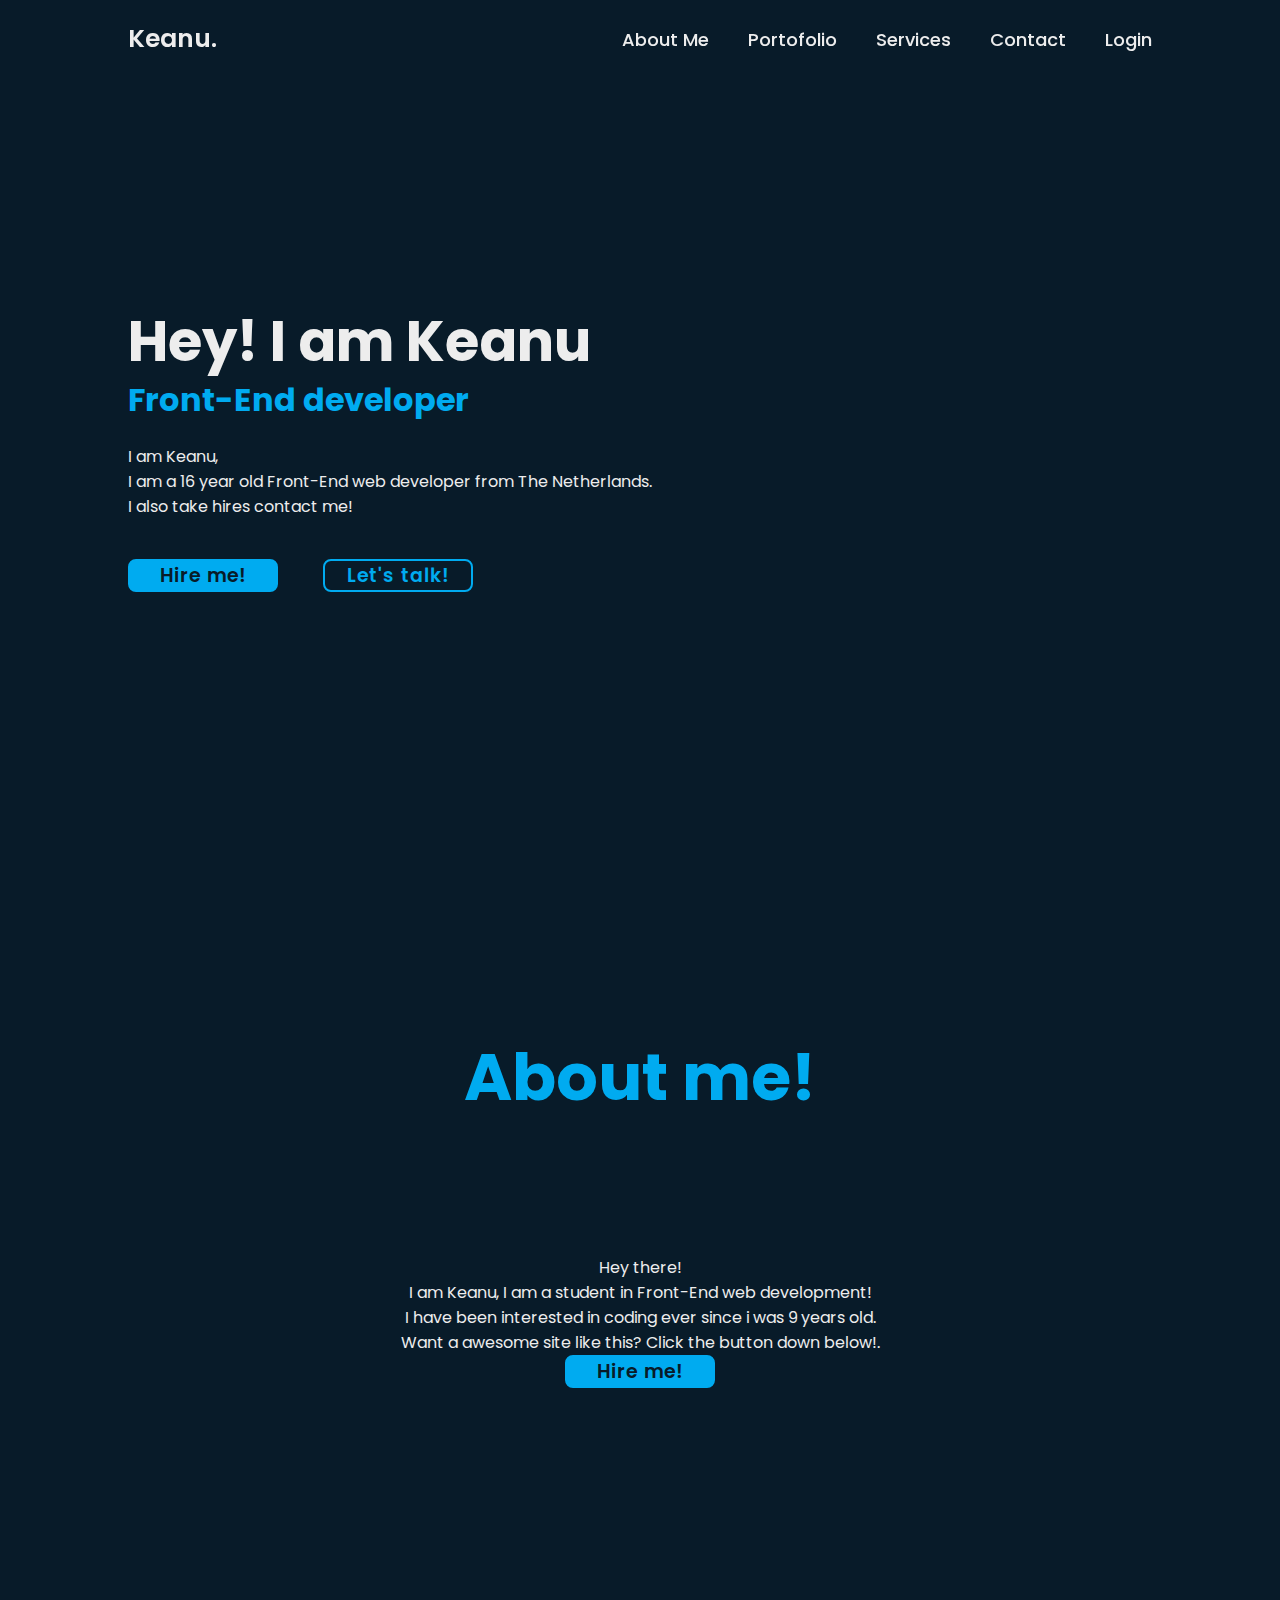
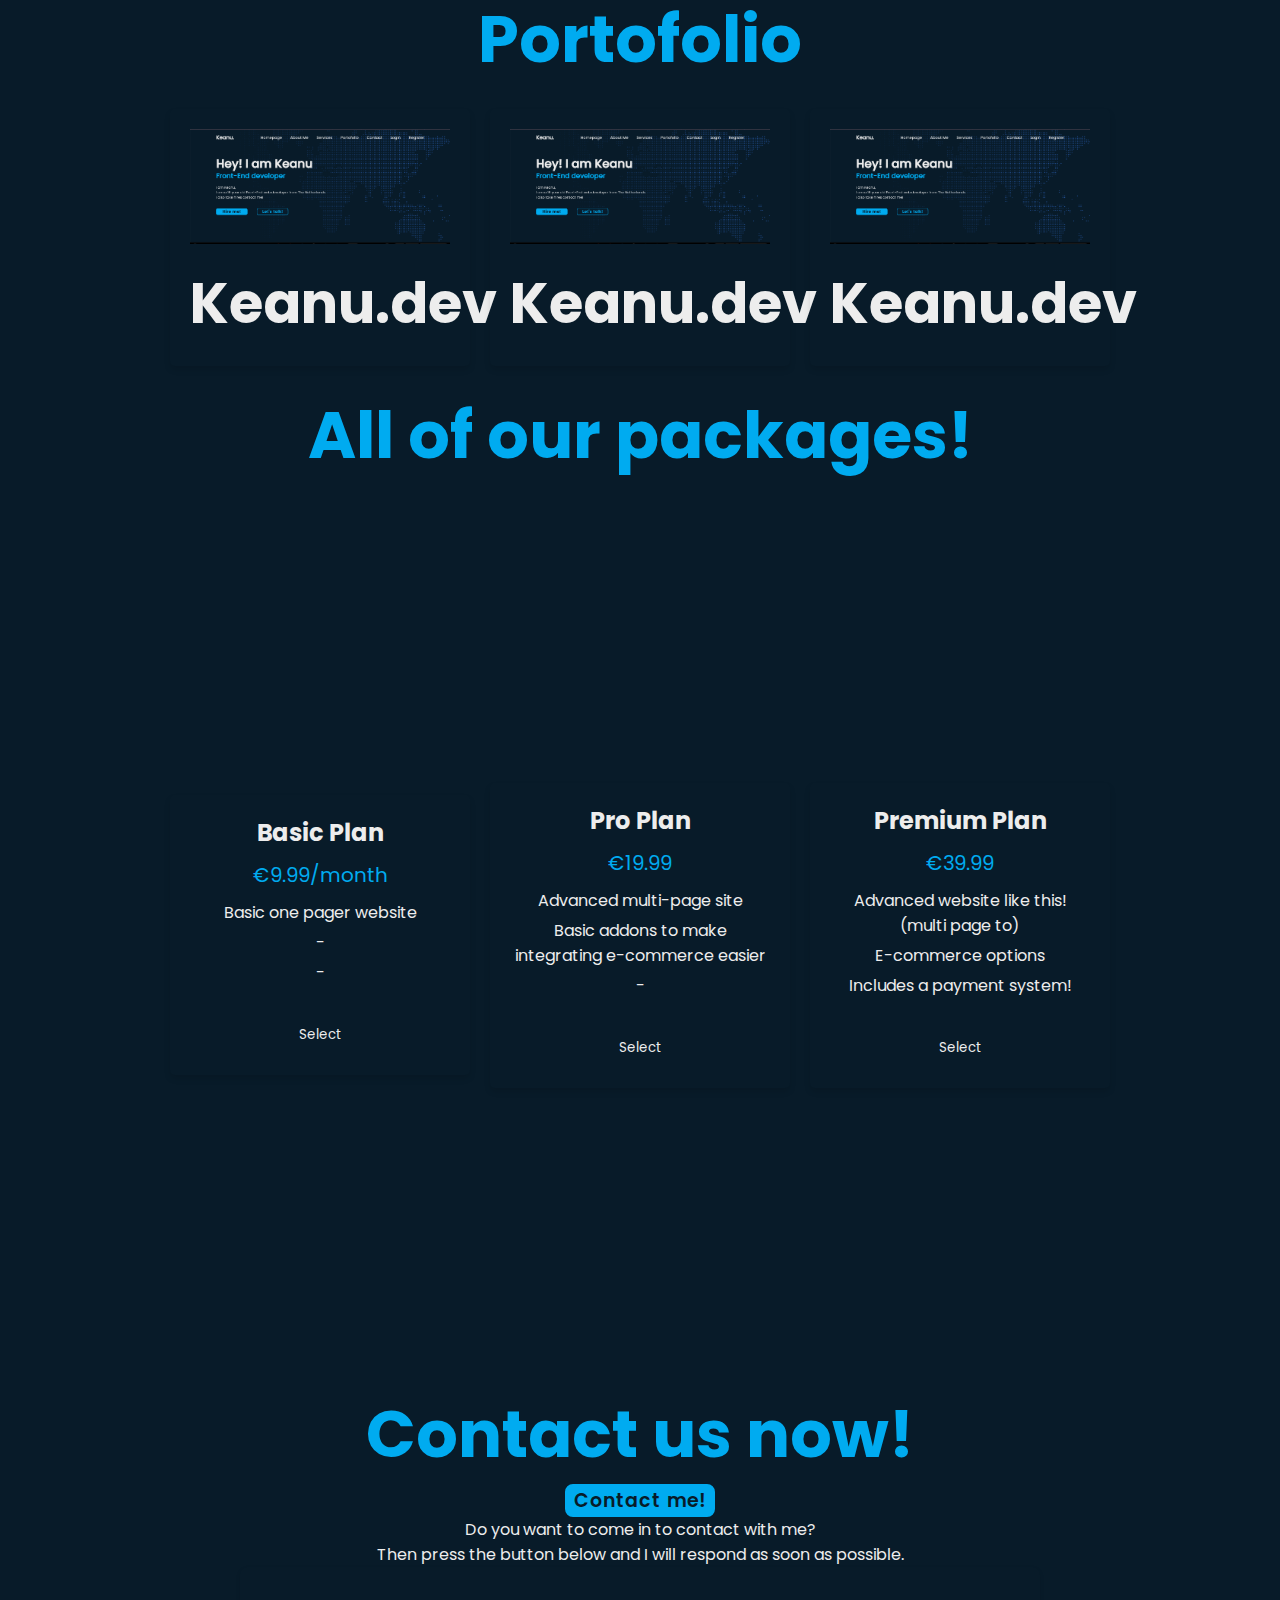
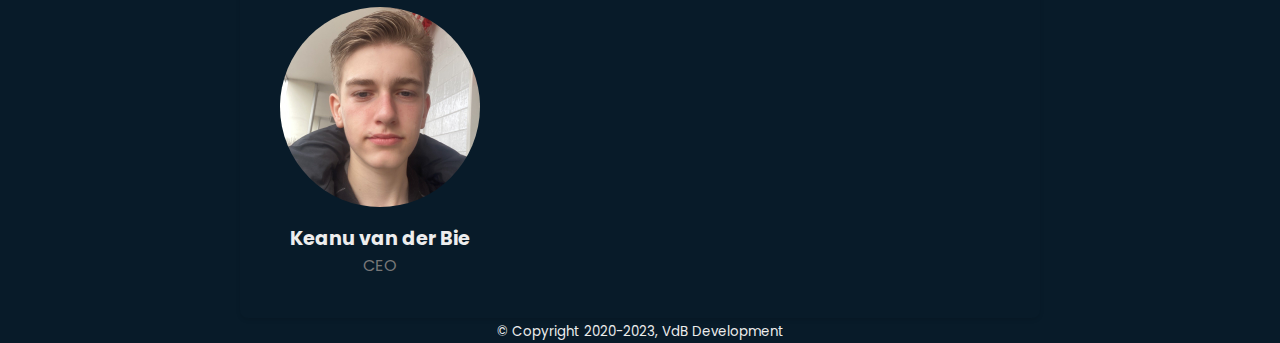
==== index.html @ 639bc493 "test" ====
<!DOCTYPE html>
<html lang="en">
<head>
    <meta charset="UTF-8">
    <meta name="viewport" content="width=device-width, initial-scale=1.0">
    <title>Keanu.dev</title>
    <link rel="stylesheet" href="./main.css">
    <meta name="keywords" content="Keanu van der Bie, Keanu, VdB Management, VdB Holding">
    <meta name="author" content="Keanu van der Bie">
    <meta name="description" content="Web Development - VdB Development">
    <script src="https://js.stripe.com/v3/"></script>
    <script src="./script.js" defer></script>

</head>
<body>

<header class="header" id="home">

    <a href="https://keanuvanderbie1.github.io/keanu.dev" class="logo">Keanu.</a>

   
    
<nav class="navbar">

    <a href="#aboutme">About Me</a>
    <a href="#portfolio">Portofolio</a>
    <a href="#pricing">Services</a>
    <a href="#contact">Contact</a>
    <a href="./login.php">Login</a>
</nav>
</a>
<script>
    // Smooth scrolling when clicking on navigation links
    document.querySelectorAll('a[href^="#"]').forEach(anchor => {
        anchor.addEventListener('click', function (e) {
            e.preventDefault();

            const targetId = this.getAttribute('href').substring(1);
            const target = document.getElementById(targetId);

            if (target) {
                const targetPosition = target.getBoundingClientRect().top + window.scrollY;
                window.scrollTo({
                    top: targetPosition - 50, // Adjust scroll position as needed
                    behavior: 'smooth'
                });
            }
        });
    });
</script>
    </a>



</div>
</header>

<section class="home" id="">

    <div class="home-content">
    
    <h1>Hey! I am Keanu</h1>
    <h3>Front-End developer</h3>
    <p>I am Keanu,<br> I am a 16 year old Front-End web developer from The Netherlands. <br>I also take hires contact me!</p>
    <div class="btn-box">
        <a href="#pricing">Hire me!</a>
        <a href="mailto:s00071@student.pleysier.nl">Let's talk!</a>
    </div>
</div>
    </section>


<section class="aboutme" id="aboutme">

<div class="aboutmeh3">

    <h3>About me!</h3>
</div>
<div class="aboutmetext">
<p>

    Hey there! <br> I am Keanu, I am a student in Front-End web development! <br> I have been interested in coding ever since i was 9 years old. <br> Want a awesome site like this? Click the button down below!.</p>
</div>

   
        <div class="purchase">

            <div class="btn-box">
                <a href="#pricing">Hire me!</a>
                <script>
                    // Smooth scrolling when clicking on navigation links
                    document.querySelectorAll('a[href^="#"]').forEach(anchor => {
                        anchor.addEventListener('click', function (e) {
                            e.preventDefault();
                
                            const targetId = this.getAttribute('href').substring(1);
                            const target = document.getElementById(targetId);
                
                            if (target) {
                                const targetPosition = target.getBoundingClientRect().top + window.scrollY;
                                window.scrollTo({
                                    top: targetPosition - 50, // Adjust scroll position as needed
                                    behavior: 'smooth'
                                });
                            }
                        });
                    });
                </script>
            </div>
            
        </div>

</div>


</section>




    <div class="porto">

        <h3>Portofolio</h3>

    </div>

    <body>
        <section id="portfolio">
        <div class="portfolio">
            <div class="portfolio-item">
                <img src="./img/Screenshot 2023-10-18 01.53.41.png" href="https://keanuvanderbie1.github.io/keanu.dev/" alt="Project 1">
                <h3>Keanu.dev</h3>
            </div>
            <div class="portfolio-item">
                <img src="./img/Screenshot 2023-10-18 01.53.41.png" href="https://keanuvanderbie1.github.io/keanu.dev/" alt="Project 1">
                <h3>Keanu.dev</h3>
            </div>
            <div class="portfolio-item">
                <img src="./img/Screenshot 2023-10-18 01.53.41.png" href="https://keanuvanderbie1.github.io/keanu.dev/" alt="Project 1">
                <h3>Keanu.dev</h3>
            </div>

        </div>
    </section>
<section id="pricing">

<div class="packages" id="pricing">
        <h3>All of our packages!</h3>
    </div>
        <div class="pricing-table">
            <div class="plan">
                <h2>Basic Plan</h2>
                <p class="price">€9.99/month</p>
                <ul>
                    <li>Basic one pager website</li>
                    <li>-</li>
                    <li>-</li>
                </ul>
                <a href="https://buy.stripe.com/4gwdQWeBjf9RgeY14b">
                    <button type="button">Select</button>
                  </a>
                            </div>
            <div class="plan">
                <h2>Pro Plan</h2>
                <p class="price">€19.99</p>
                <ul>
                    <li>Advanced multi-page site</li>
                    <li>Basic addons to make integrating e-commerce easier</li>
                    <li>-</li>
                </ul>
                <a href="https://buy.stripe.com/aEU14abp73r9bYI8wE">
                    <button type="button">Select</button>
                  </a>
            </div>
            <div class="plan">
                <h2>Premium Plan</h2>
                <p class="price">€39.99</p>
                <ul>
                    <li>Advanced website like this! (multi page to)</li>
                    <li>E-commerce options</li>
                    <li>Includes a payment system!</li>
                </ul>
                <a href="https://buy.stripe.com/14k4gm78Rd1JbYI5kt">
                    <button type="button">Select</button>
                  </a>

            </div>
        </div>
    
    </section>


<section class="contact" id="contact">

<div class="contacth3">

    <h3>Contact us now!</h3>

</div>

<div class="contactbutton">

    <div class="hireme">
   <a href="mailto:s00071@student.pleysier.nl">Contact me!</a>
    </div>

    <p>Do you want to come in to contact with me? <br> Then press the button below and I will respond as soon as possible.</p>

</div>

</section>    
    

    






</body>



<section class="team-section" id="onsteam">


    <div class="team-member">
        <img src="./img/logo.jpeg" alt="Teamlid 2">
        <h3>Keanu van der Bie</h3>
        <p>CEO</p>
    </div>


</section>  

<section class="footer">


    <div class="footer">

        <footer> <small>&copy; Copyright 2020-2023, VdB Development</small> </footer> 
    
    </div>

</section>



</html>
---- main.css ----
@import url('https://fonts.googleapis.com/css2?family=Poppins:ital,wght@0,300;0,400;0,500;1,600&display=swap');

* {

    margin: 0;
    padding: 0;
    box-sizing: border-box;
    font-family: 'Poppins', sans-serif;

}

body {
   
    background: #081b29;

color: #ededed;
}

.header {

    position: fixed;
    top: 0;
    left: 0;
    width: 100%;
    padding: 20px 10%;
    background: transparent;
    display: flex;
    justify-content: space-between;
    align-items: center;
    z-index: 100;
}

.logo {

    font-size: 25px;
    color: #ededed;
    text-decoration: none;
    font-weight: 600;

}

.navbar a {
    font-size: 18px;
    color: #ededed;
    text-decoration: none;
    font-weight: 500;
    margin-left: 35px;
    transition: .3s;
}

.navbar a:hover,
navbar a.active {

color: #00abf0;


}

.home {
    height: 100vh;
    display: flex;
    background: url('https://royalehosting.net/_app/immutable/assets/header-map.9a1284d0.svg') no-repeat;
    background-size: cover;
    background-position: center;
    align-items: center;
    padding: 0 10%;
    

    
}

.home-content {
max-width: 600px;
}

.home-content h1 {

    font-size: 56px;
    font-weight: 700;
    line-height: 1.2
}

.home-content h3 {

    font-size: 32px;
    font-weight: 700;
    color: #00abf0;

}

.home-content p {
    font-size: 16px;
margin: 20px 0 40px;
}

.home-content .btn-box {
    display: flex;
justify-content: space-between;
width: 345px;
height: 50;
background: transparent;

}

.btn-box a {
    position: relative;
    display: inline-flex;
    justify-content: center;
    align-items: center;
    width: 150px;
    height: 100%;
    background: #00abf0;
    border: 2px solid #00abf0;
    border-radius: 8px;
    font-size: 19px;
    color: #081b29;
    text-decoration: none;
    font-weight: 600;
    letter-spacing: 1px;
    z-index: 1;
    overflow: hidden;
    transition: .5s;
}

.btn-box a:hover {
    color: #00abf0;
}

.btn-box a:nth-child(2) {
    background: transparent;
    color: #00abf0;

}
.btn-box a:nth-child(2):hover {
    color: #081b29;
}

.btn-box a:nth-child(2)::before {
    background:#00abf0;

}

.btn-box a::before {

    content: '';
    position: absolute;
    top: 0;
    left: 0;
    width: 0;
    height: 100%;
    background: #081b29;
    z-index: -1;
    transition: .5s;
}

.btn-box a:hover::before {
    width: 100%;
    height: 100%;

}



.footer {
    
    color: #ededed;
    text-align:center; 
    height: 100;
    z-index: 1;
    transition: 0.5s;

}

footer footer:active,

footer footer.active{


color: #00abf0



}



.container {
    max-width: 400px;
    margin: 0 auto;
    padding: 20px;
    background-color: transparent;
    border: 1px solid transparent;
    border-radius: 5px;
    box-shadow: 0 2px 5px rgba(0, 0, 0, 0.1);
}

.form-group {
    margin-bottom: 15px;
}

label {
    display: block;
    margin-bottom: 5px;
}

input[type="text"],
input[type="email"],
textarea {
    width: 100%;
    padding: 10px;
    border: 1px solid #ededed;
    border-radius: 3px;
}

button {
    background-color: #00abf0;
    color: #ededed;
    border: none;
    padding: 10px 20px;
    border-radius: 3px;
    cursor: pointer;
}





.pricing-table {
    display: flex;
    justify-content: center;
    align-items: center;
    height: 100vh;
}

.plan {
    width: 300px;
    background-color: transparent;
    box-shadow: 0 4px 6px rgba(0, 0, 0, 0.1);
    margin: 10px;
    padding: 20px;
    text-align: center;
    border-radius: 5px;
}

.plan h2 {
    font-size: 24px;
}

.price {
    font-size: 20px;
    margin-top: 10px;
    color: #00abf0;
}

ul {
    list-style: none;
    padding: 0;
    margin: 10px 0;
}

li {
    margin: 5px 0;
}

button {
    background-color: transparent;
    color: #ededed;
    border: none;
    padding: 10px 20px;
    border-radius: 3px;
    cursor: pointer;
    margin-top: 20px;
}

.packages {

    color: #00abf0;
    text-align: center;
    font-weight: 700;
    font-size: 56px;

}

.portfolio {
    display: flex;
    flex-wrap: wrap;
    justify-content: center;
    align-items: center;
    gap: 20px;
    padding: 20px;
}

.portfolio-item {
    flex: 1;
    max-width: 300px;
    background-color: transparent;
    box-shadow: 0 4px 6px rgba(0, 0, 0, 0.1);
    padding: 20px;
    text-align: center;
    border-radius: 5px;
}

.portfolio-item img {
    max-width: 100%;
    height: auto;
}

.portfolio-item h3 {
    font-size: 18px;
    margin-top: 10px;
    color: #ededed;
    font-size: 56px;
}

.porto {
    font-size: 18px;
    margin-top: 10px;
    color: #00abf0;
    font-size: 56px;
    text-align: center;

}

.aboutmeh3 {

color: #00abf0;
font-size: 56px;
text-align: center;
font-weight: 700;
padding: 10%
}


.aboutmetext {

font-size: 16px;
color: #ededed;
font-weight: 400;
text-align: center;


}


.purchase {

height: 25vh;

    align-items: center;
    text-align: center;

}



.purchase a {


    position: relative;
    justify-content: center;
    align-items: center;
    text-align: center;
    width: 150px;
    height: 100%;
    background: #00abf0;
    border: 2px solid #00abf0;
    border-radius: 8px;
    font-size: 19px;
    color: #081b29;
    text-decoration: none;
    font-weight: 600;
    letter-spacing: 1px;
    z-index: 1;
    overflow: hidden;
    transition: .5s;

}

.purchase a:hover {

    color: #00abf0;

}

.purchase a::before {

    content: '';
    position: absolute;
    top: 0;
    left: 0;
    width: 0;
    height: 100%;
    background: #081b29;
    z-index: -1;
    transition: .5s;

}

.contacth3 {

text-align: center;
font-size: 56px;
color: #00abf0;
font-weight: 700;

}


.contactbutton a {
    position: relative;
    display: inline-flex;
    justify-content: center;
    align-items: center;
    width: 150px;
    height: 100%;
    background: #00abf0;
    border: 2px solid #00abf0;
    border-radius: 8px;
    font-size: 19px;
    color: #081b29;
    text-decoration: none;
    font-weight: 600;
    letter-spacing: 1px;
    z-index: 1;
    overflow: hidden;
    transition: .5s;
}

.contactbutton a:hover {
    color: #00abf0;
}

.contactbutton a::before {
    content: '';
    position: absolute;
    top: 0;
    left: 0;
    width: 0;
    height: 100%;
    background: #081b29;
    z-index: -1;
    transition: .5s;
}

.contactbutton, .hireme {

text-align: center;
align-items: center;

}
.contactbutton p {

color: #ededed;
text-align: center;
font-size: 16px;
font-weight: 400;

}
.onst h3 {
height: 100vh;
height: 150%;
text-align: center;
color:#00abf0;
background-color: transparent;
font-size: 56px;
font-family:'Poppins', sans-serif;
padding: 10%;
margin-bottom: 1rem;

}

.team {
    max-width: 800px;
    margin: 0 auto;
    background-color: #fff;
    padding: 20px;
    border-radius: 8px;
    box-shadow: 0 2px 4px rgba(0, 0, 0, 0.1);

}


.team-section {
    max-width: 800px;
    margin: 0 auto;
    background-color: transparent;
    padding: 20px;
    border-radius: 8px;
    box-shadow: 0 2px 4px rgba(0, 0, 0, 0.1);
}

.team-section h2 {
    color: #333;
}

.team-member {
    margin: 20px;
    display: inline-block;
    text-align: center;
}

.team-member img {
    max-width: 200px;
    border-radius: 50%;
}

.team-member h3 {
    margin-top: 10px;
    font-size: 1.2em;
}

.team-member p {
    color: #777;
}

/* Voeg meer CSS-stijlen toe zoals gewenst */
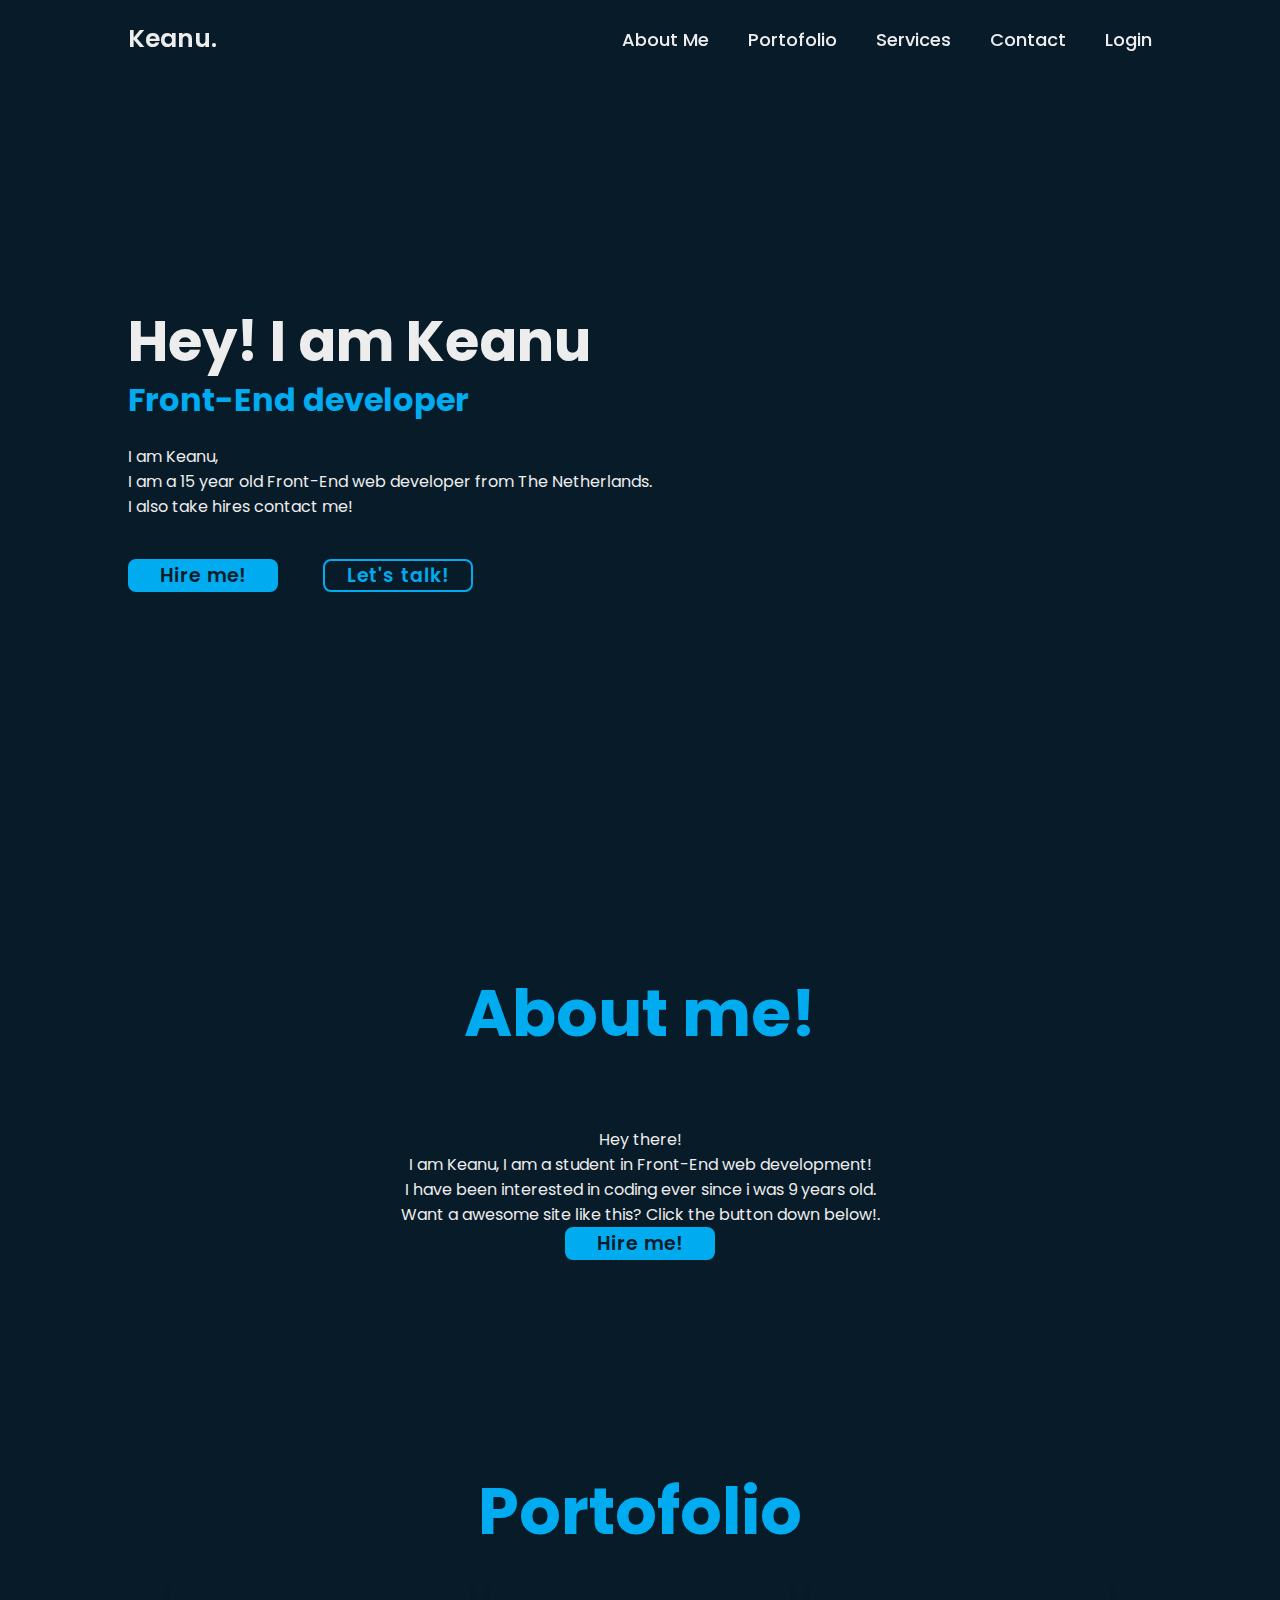
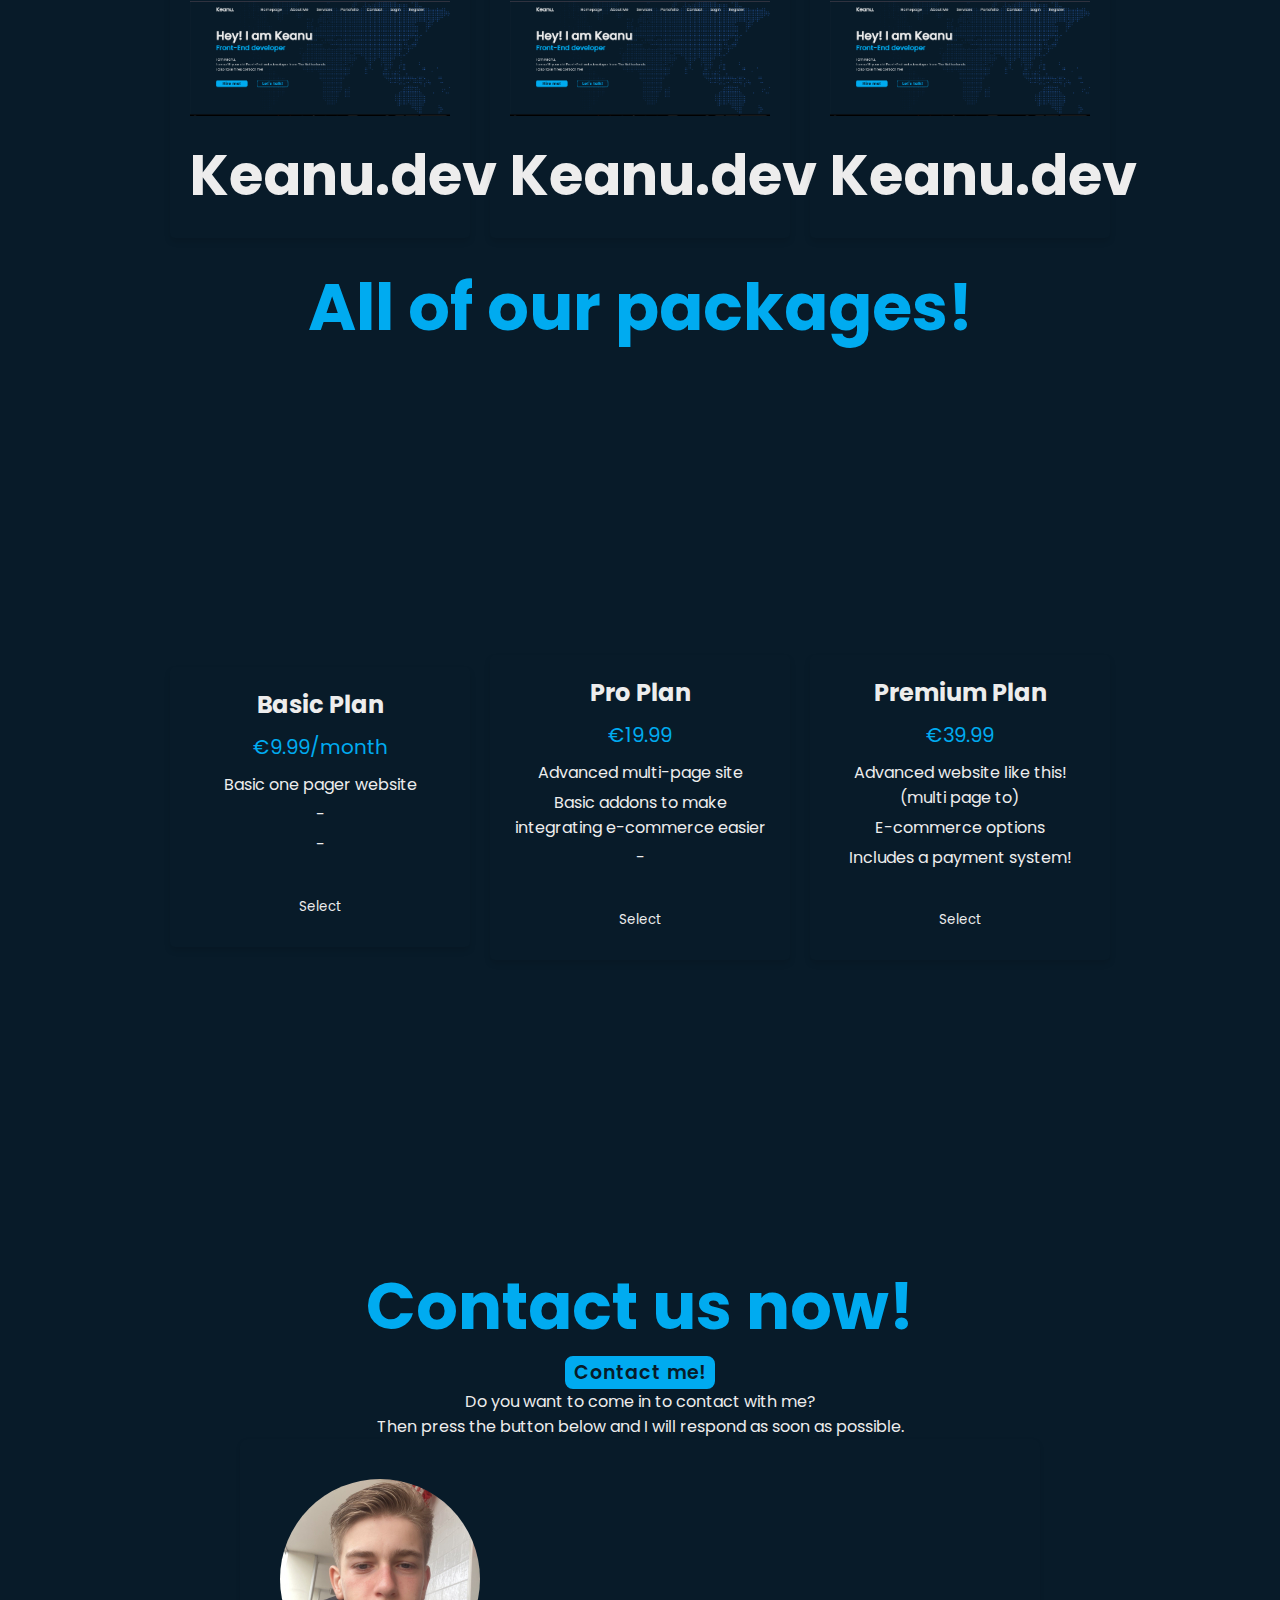
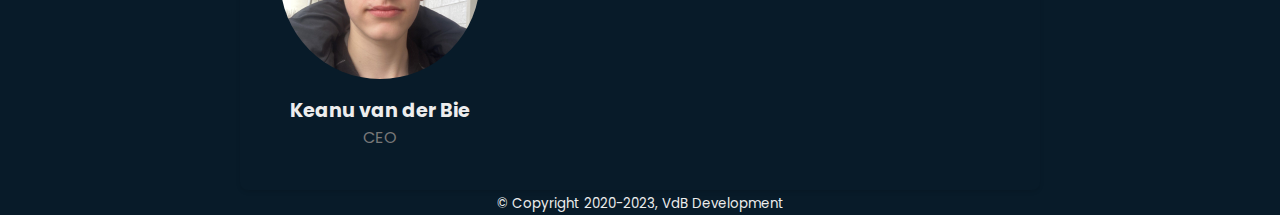
==== commit d23e8301: "test" ====
--- a/index.html
+++ b/index.html
@@ -61,7 +61,7 @@
     
     <h1>Hey! I am Keanu</h1>
     <h3>Front-End developer</h3>
-    <p>I am Keanu,<br> I am a 16 year old Front-End web developer from The Netherlands. <br>I also take hires contact me!</p>
+    <p>I am Keanu,<br> I am a 15 year old Front-End web developer from The Netherlands. <br>I also take hires contact me!</p>
     <div class="btn-box">
         <a href="#pricing">Hire me!</a>
         <a href="mailto:s00071@student.pleysier.nl">Let's talk!</a>
--- a/main.css
+++ b/main.css
@@ -327,17 +327,17 @@
 font-size: 56px;
 text-align: center;
 font-weight: 700;
-padding: 10%
+padding: 5%
 }
 
 
 .aboutmetext {
 
-font-size: 16px;
+font-size: 24;
 color: #ededed;
 font-weight: 400;
 text-align: center;
-
+font-family: 'Poppins', sans-serif;
 
 }
 
@@ -502,6 +502,8 @@
 .team-member img {
     max-width: 200px;
     border-radius: 50%;
+    align-items: center;
+    text-align: center;
 }
 
 .team-member h3 {
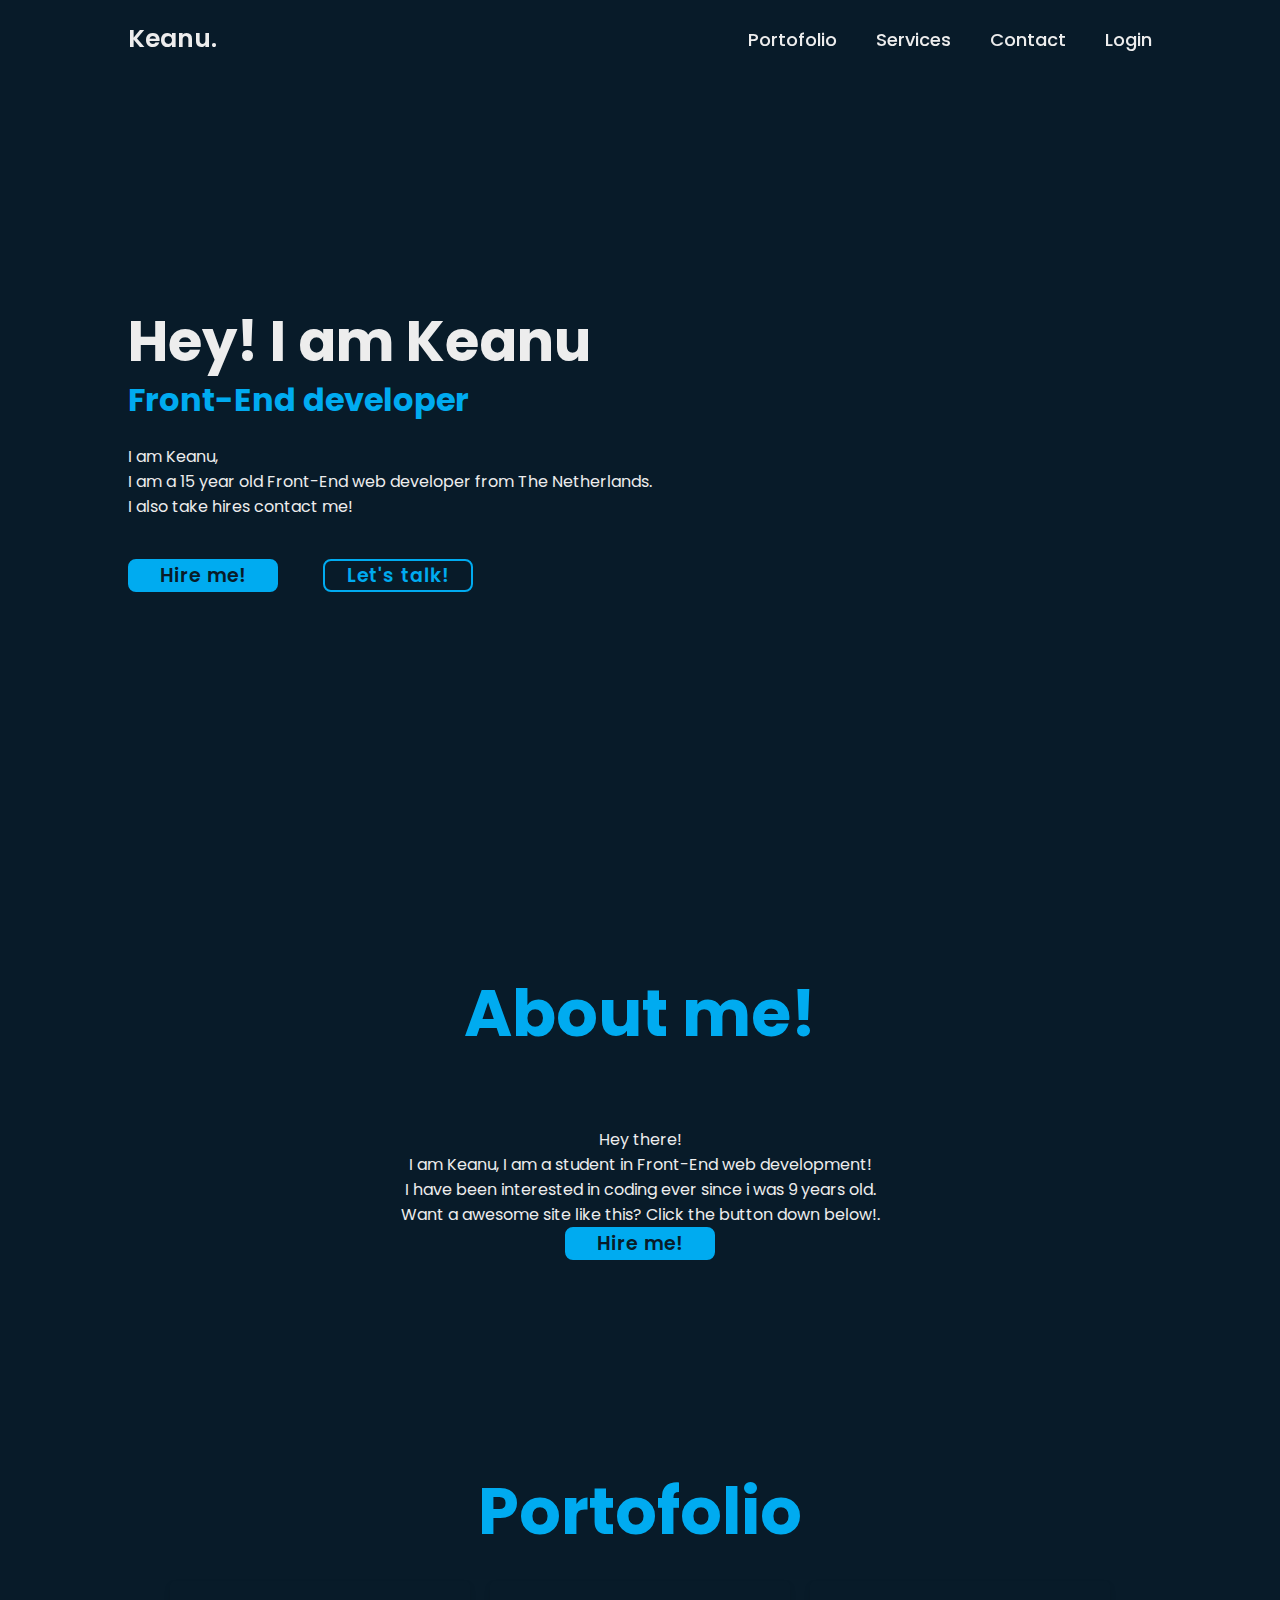
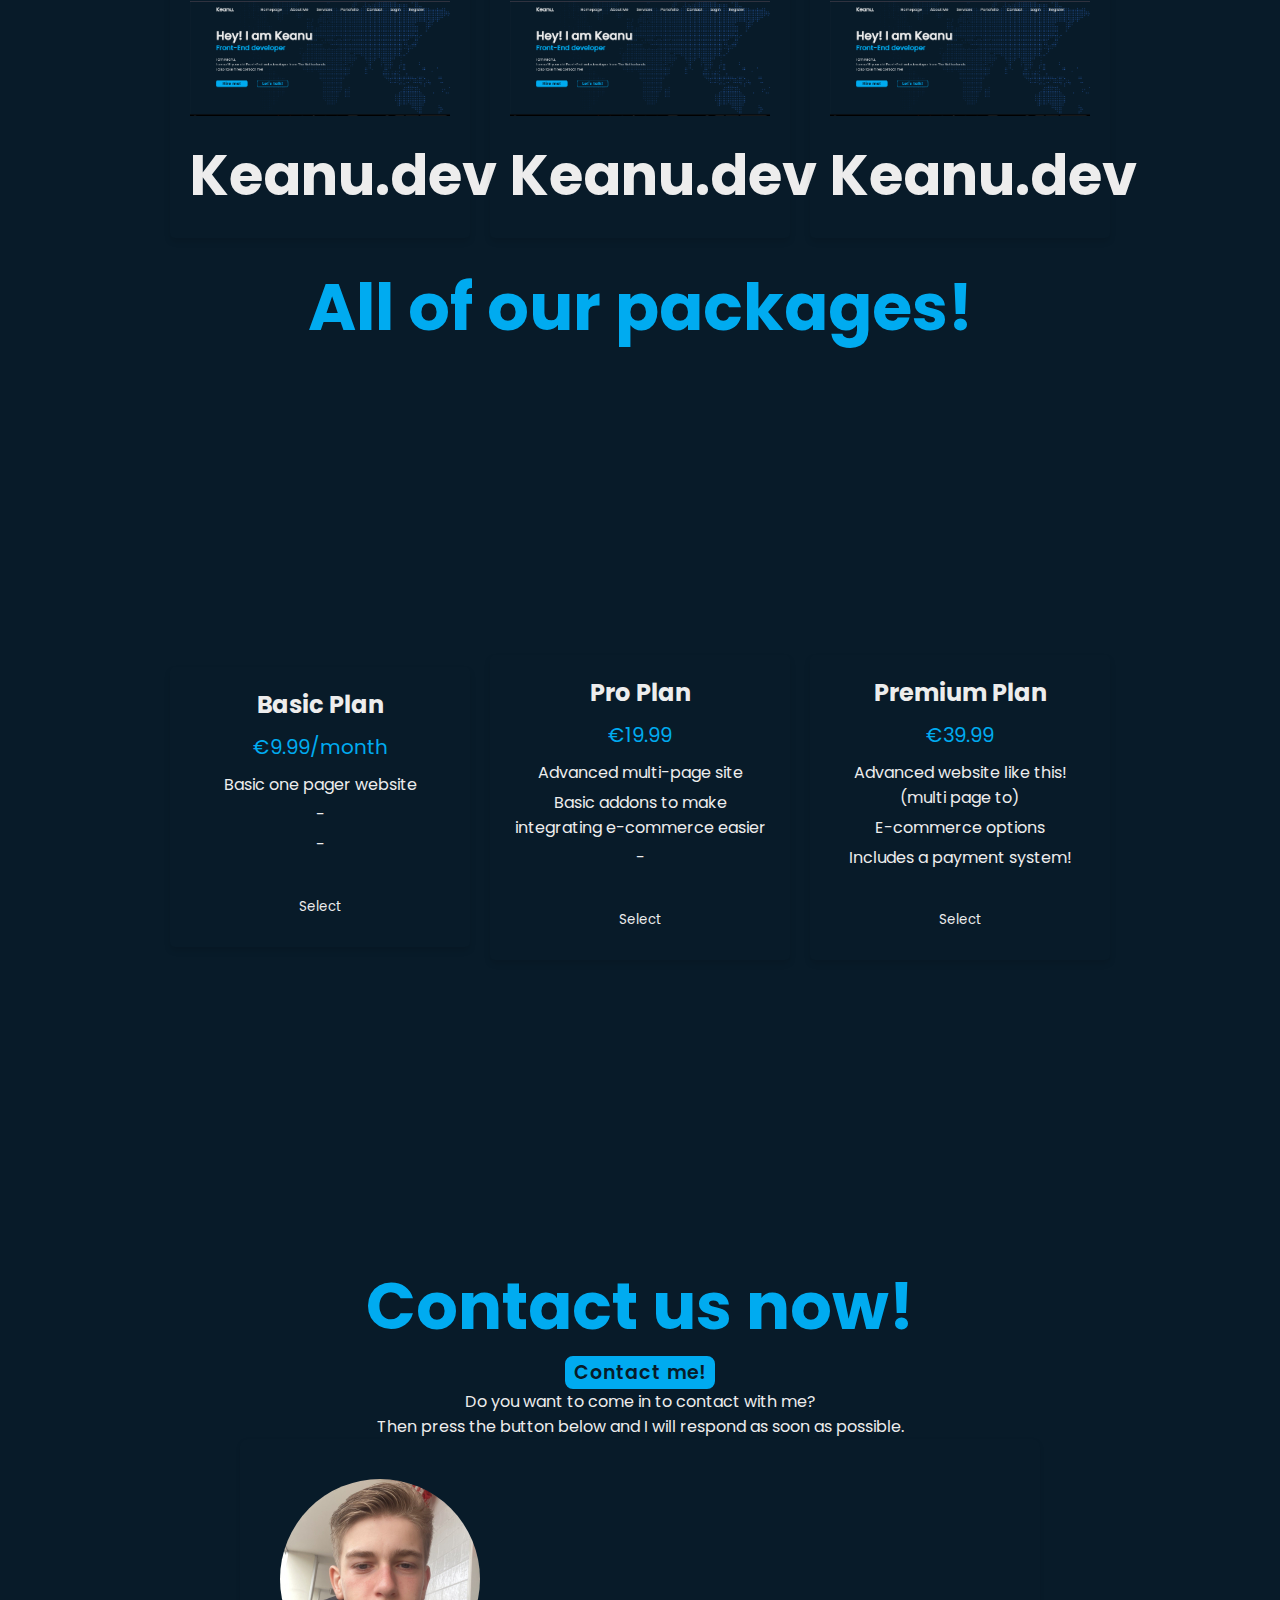
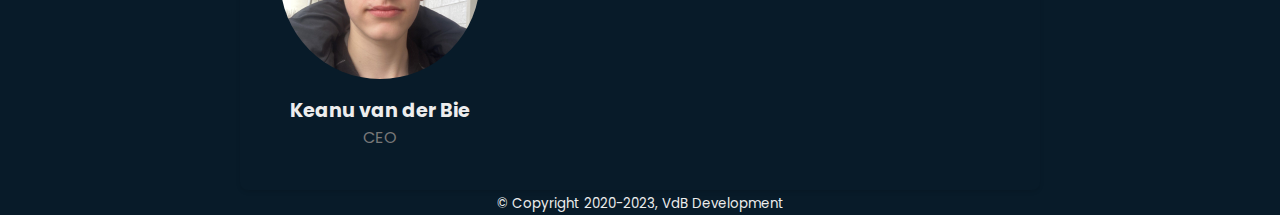
==== commit 65688609: "test" ====
--- a/index.html
+++ b/index.html
@@ -18,15 +18,18 @@
 
     <a href="https://keanuvanderbie1.github.io/keanu.dev" class="logo">Keanu.</a>
 
-   
+    <div class="menu-toggle">
+        <div class="bar"></div>
+        <div class="bar"></div>
+        <div class="bar"></div>
+    </div>
     
 <nav class="navbar">
 
-    <a href="#aboutme">About Me</a>
     <a href="#portfolio">Portofolio</a>
     <a href="#pricing">Services</a>
     <a href="#contact">Contact</a>
-    <a href="./login.php">Login</a>
+    <a href="./login">Login</a>
 </nav>
 </a>
 <script>
--- a/main.css
+++ b/main.css
@@ -518,3 +518,38 @@
 /* Voeg meer CSS-stijlen toe zoals gewenst */
 
 
+.menu-toggle {
+    display: none; /* Hide the hamburger menu button by default */
+    flex-direction: column;
+    cursor: pointer;
+    margin-right: 10px;
+  }
+  
+  .bar {
+    width: 30px;
+    height: 3px;
+    background-color: #ededed;
+    margin: 3px 0;
+  }
+  
+  
+  /* Add a media query to show/hide the hamburger menu button as needed */
+  @media (max-width: 768px) {
+    .menu-toggle {
+        display: flex; /* Show the hamburger menu button on smaller screens */
+    }
+    
+    .navbar {
+        display: none; /* Hide the navigation menu by default on smaller screens */
+        flex-direction: column;
+        width: 100%;
+        position: absolute;
+        top: 60px; /* Adjust the top position as needed */
+        background: #081b29;
+    }
+  
+    .navbar.active {
+        display: flex; /* Show the navigation menu when active */
+    }
+  }
+  